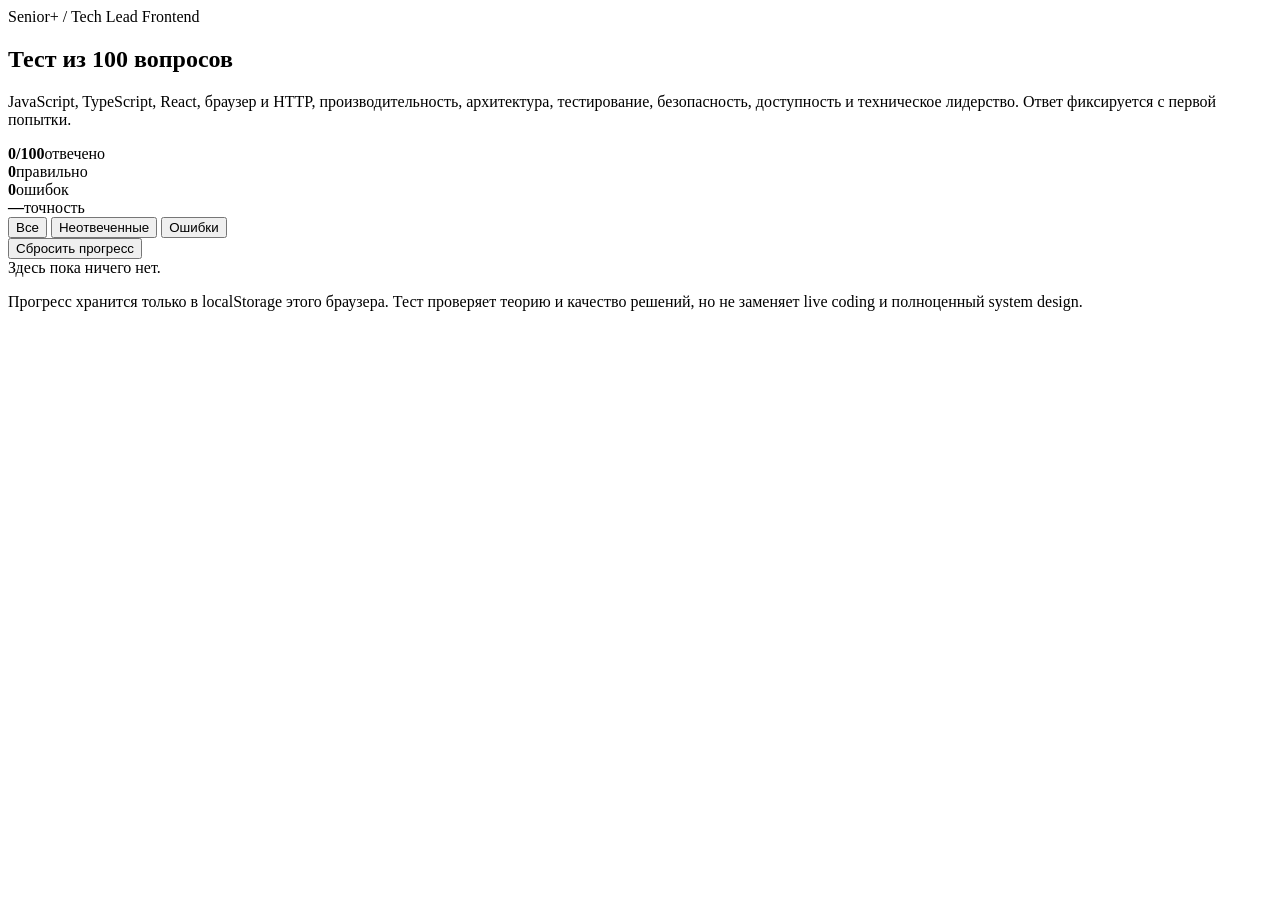
==== senior-frontend-quiz/index.html @ 08eab78c "Add Senior frontend quiz page" ====
<!doctype html>
<html lang="ru">
<head>
  <meta charset="utf-8">
  <meta name="viewport" content="width=device-width,initial-scale=1">
  <meta name="theme-color" content="#111827">
  <title>Senior+ Frontend — тест из 100 вопросов</title>
  <meta name="description" content="Интерактивный тест для подготовки Senior+ / Tech Lead Frontend: JavaScript, TypeScript, React, браузер, производительность, архитектура, безопасность и лидерство.">
  <link rel="stylesheet" href="styles.css">
</head>
<body>
  <main class="shell">
    <section class="hero">
      <span class="kicker">Senior+ / Tech Lead Frontend</span>
      <h1>Тест из 100 вопросов</h1>
      <p class="lead">JavaScript, TypeScript, React, браузер и HTTP, производительность, архитектура, тестирование, безопасность, доступность и техническое лидерство. Ответ фиксируется с первой попытки.</p>
      <div class="stats" aria-label="Статистика теста">
        <div class="stat"><b id="answeredStat">0/100</b><span>отвечено</span></div>
        <div class="stat"><b id="correctStat">0</b><span>правильно</span></div>
        <div class="stat"><b id="wrongStat">0</b><span>ошибок</span></div>
        <div class="stat"><b id="scoreStat">—</b><span>точность</span></div>
      </div>
      <div class="progress" aria-label="Прогресс"><i id="progressBar"></i></div>
    </section>

    <nav class="toolbar" aria-label="Фильтры теста">
      <div class="filters">
        <button class="chip active" type="button" data-filter="all">Все</button>
        <button class="chip" type="button" data-filter="unanswered">Неотвеченные</button>
        <button class="chip" type="button" data-filter="wrong">Ошибки</button>
      </div>
      <button class="action danger" id="resetButton" type="button">Сбросить прогресс</button>
    </nav>

    <section class="question-list" id="questionList" aria-live="polite"></section>
    <div class="empty" id="emptyState">Здесь пока ничего нет.</div>
    <p class="footer">Прогресс хранится только в localStorage этого браузера. Тест проверяет теорию и качество решений, но не заменяет live coding и полноценный system design.</p>
  </main>

  <script>window.QUIZ_QUESTIONS = [];</script>
  <script src="questions-01.js"></script>
  <script src="questions-02.js"></script>
  <script src="questions-03.js"></script>
  <script src="questions-04.js"></script>
  <script src="questions-05.js"></script>
  <script src="app.js"></script>
</body>
</html>
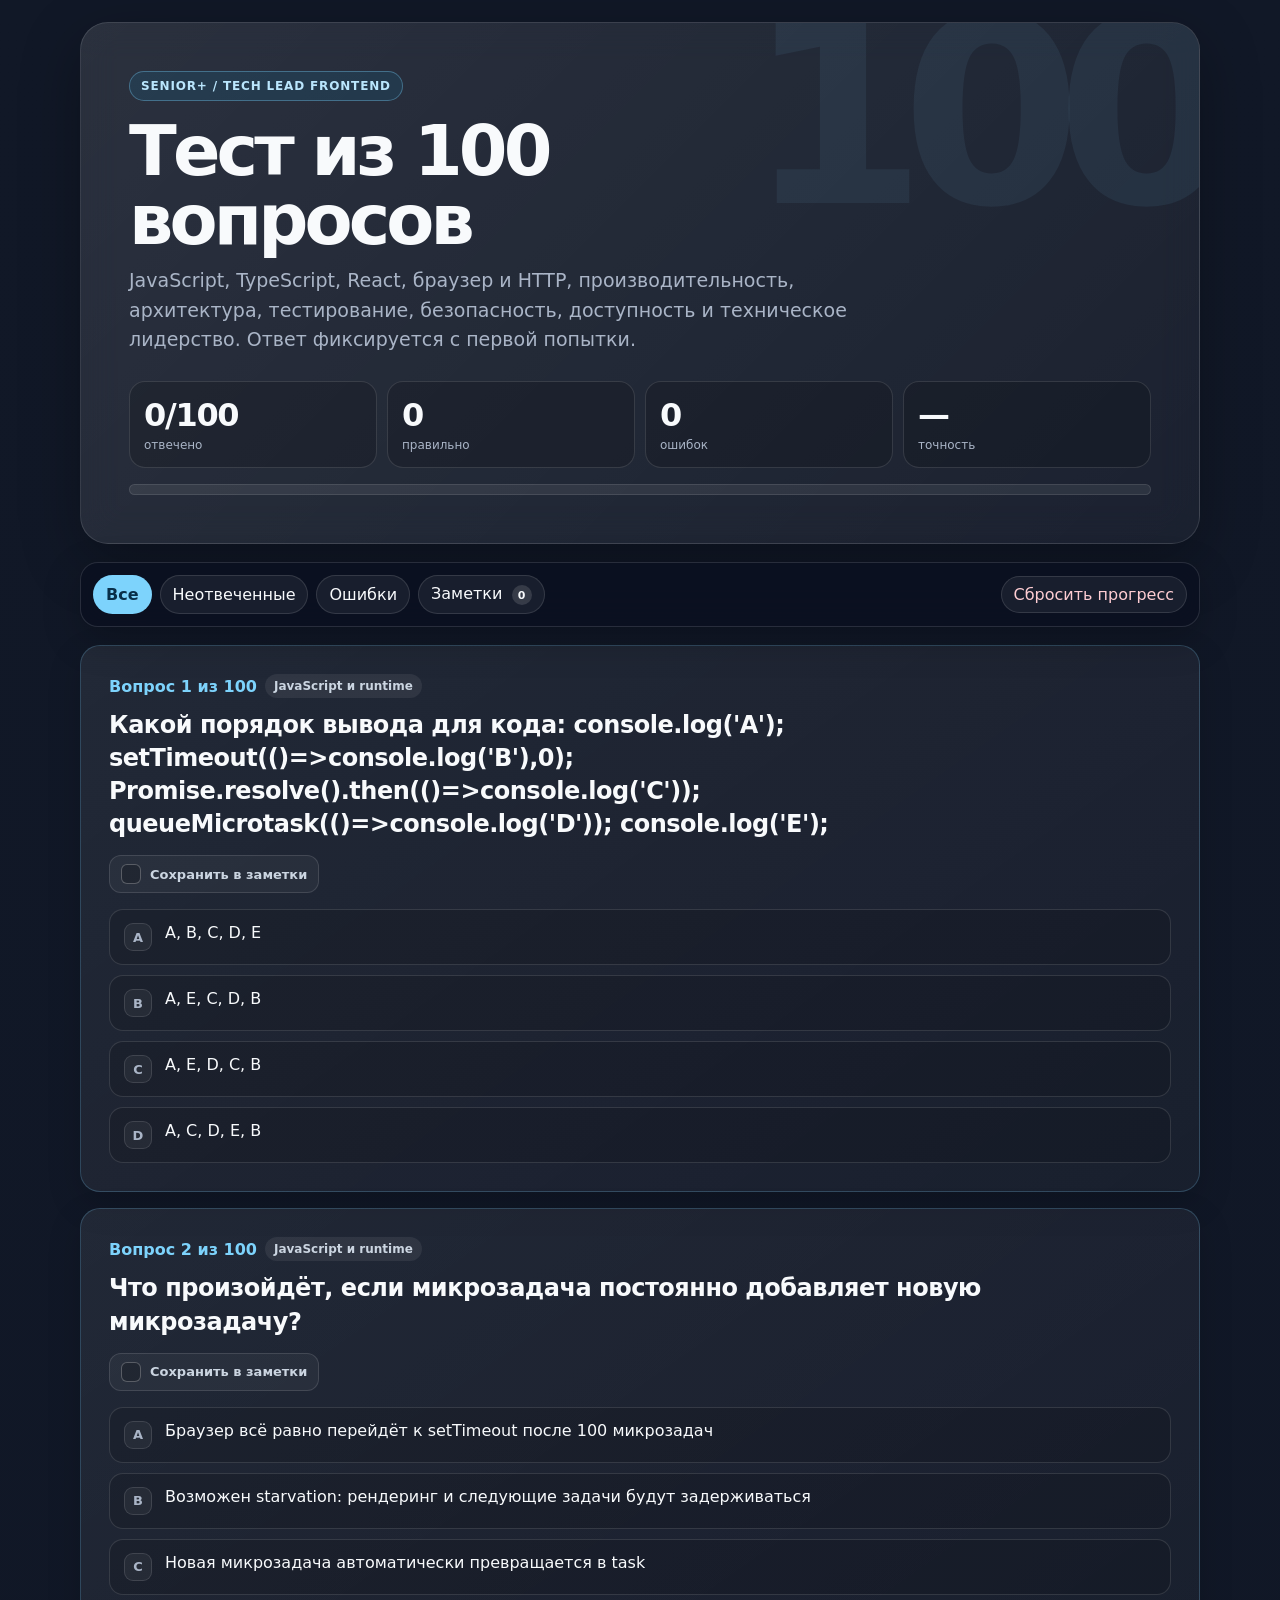
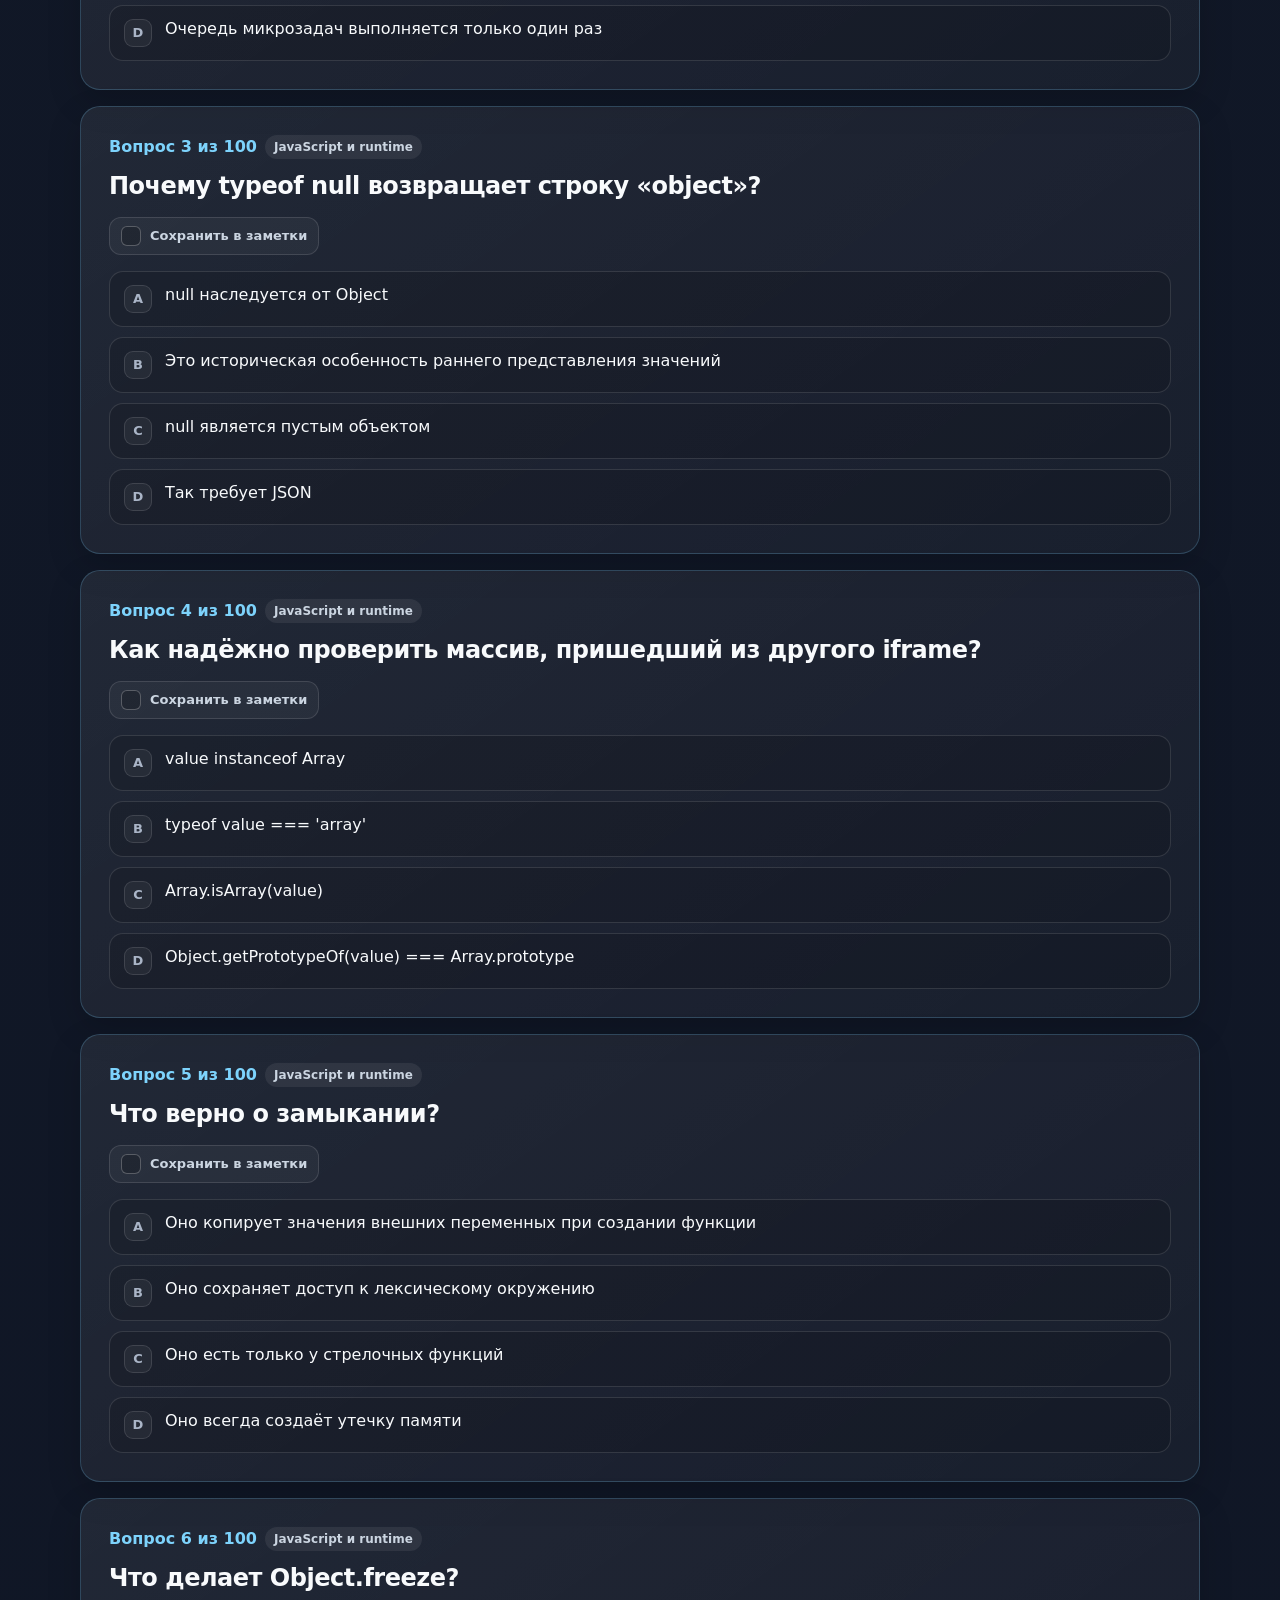
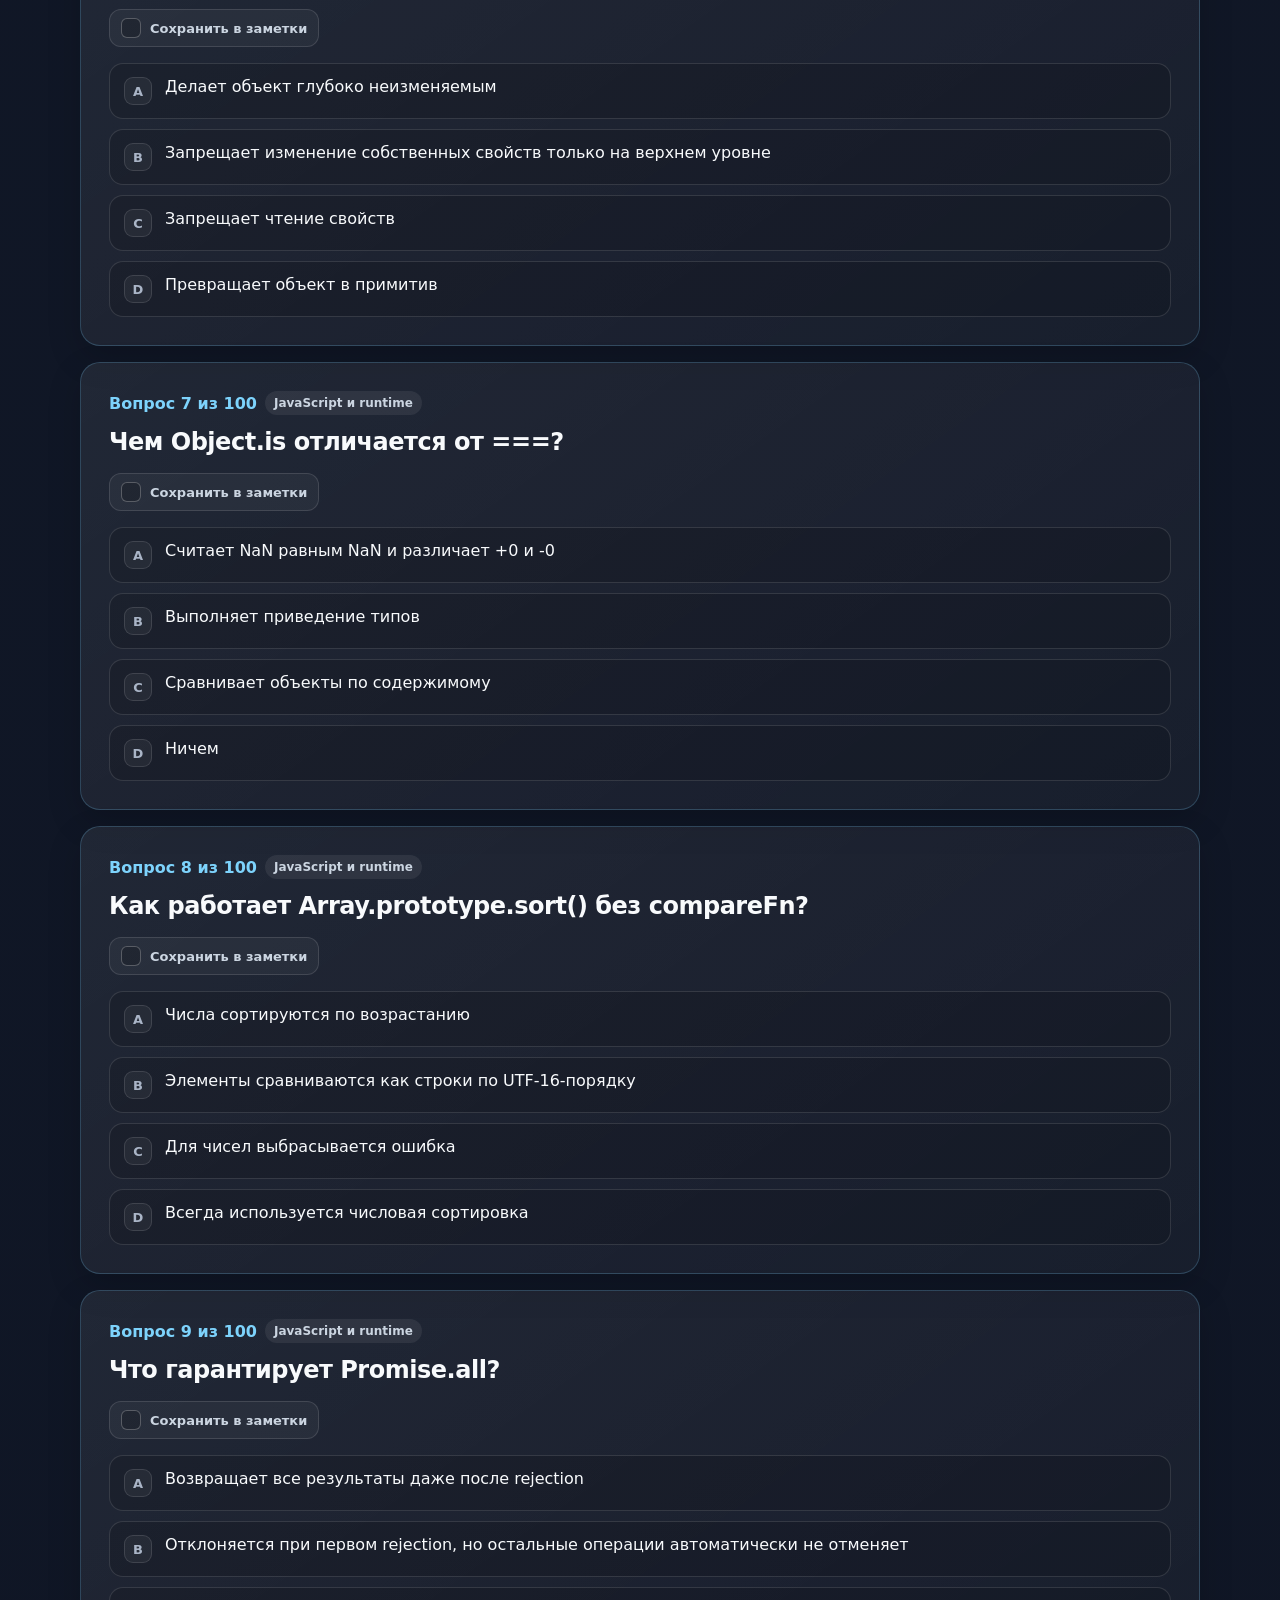
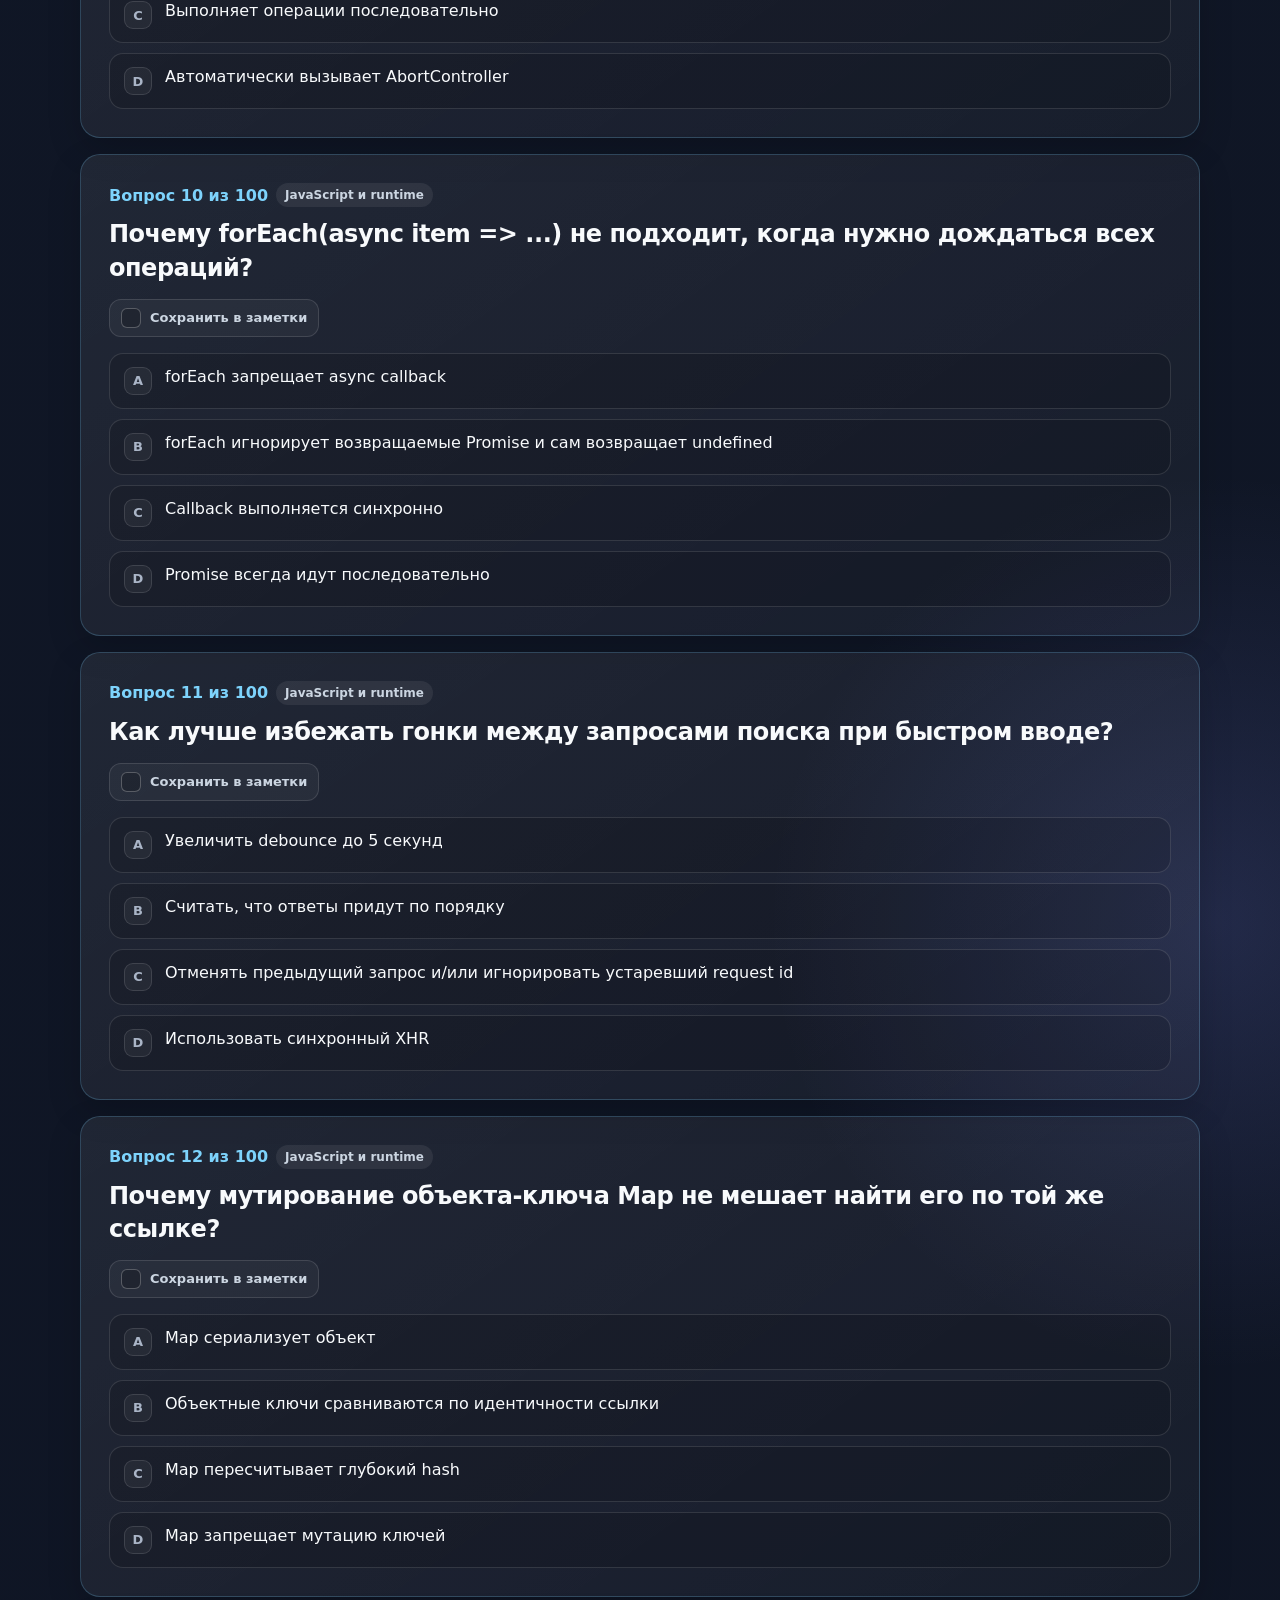
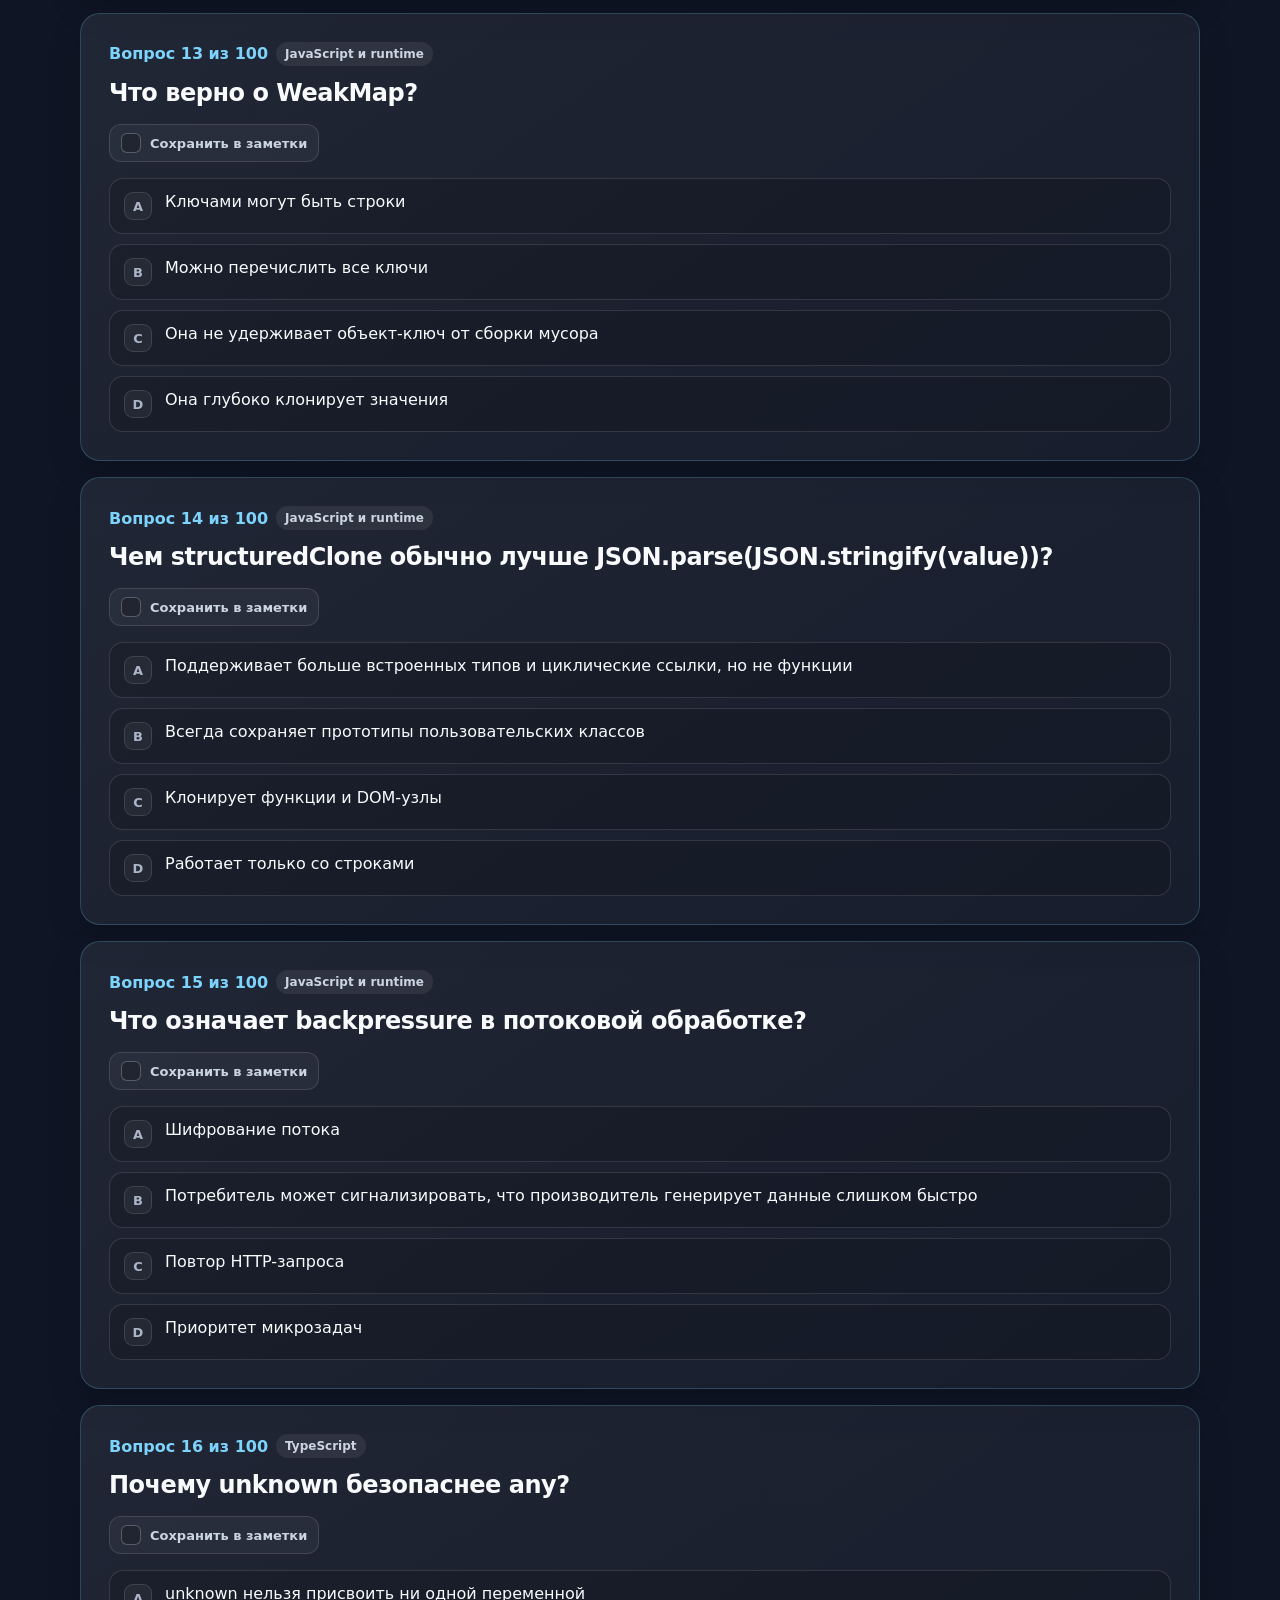
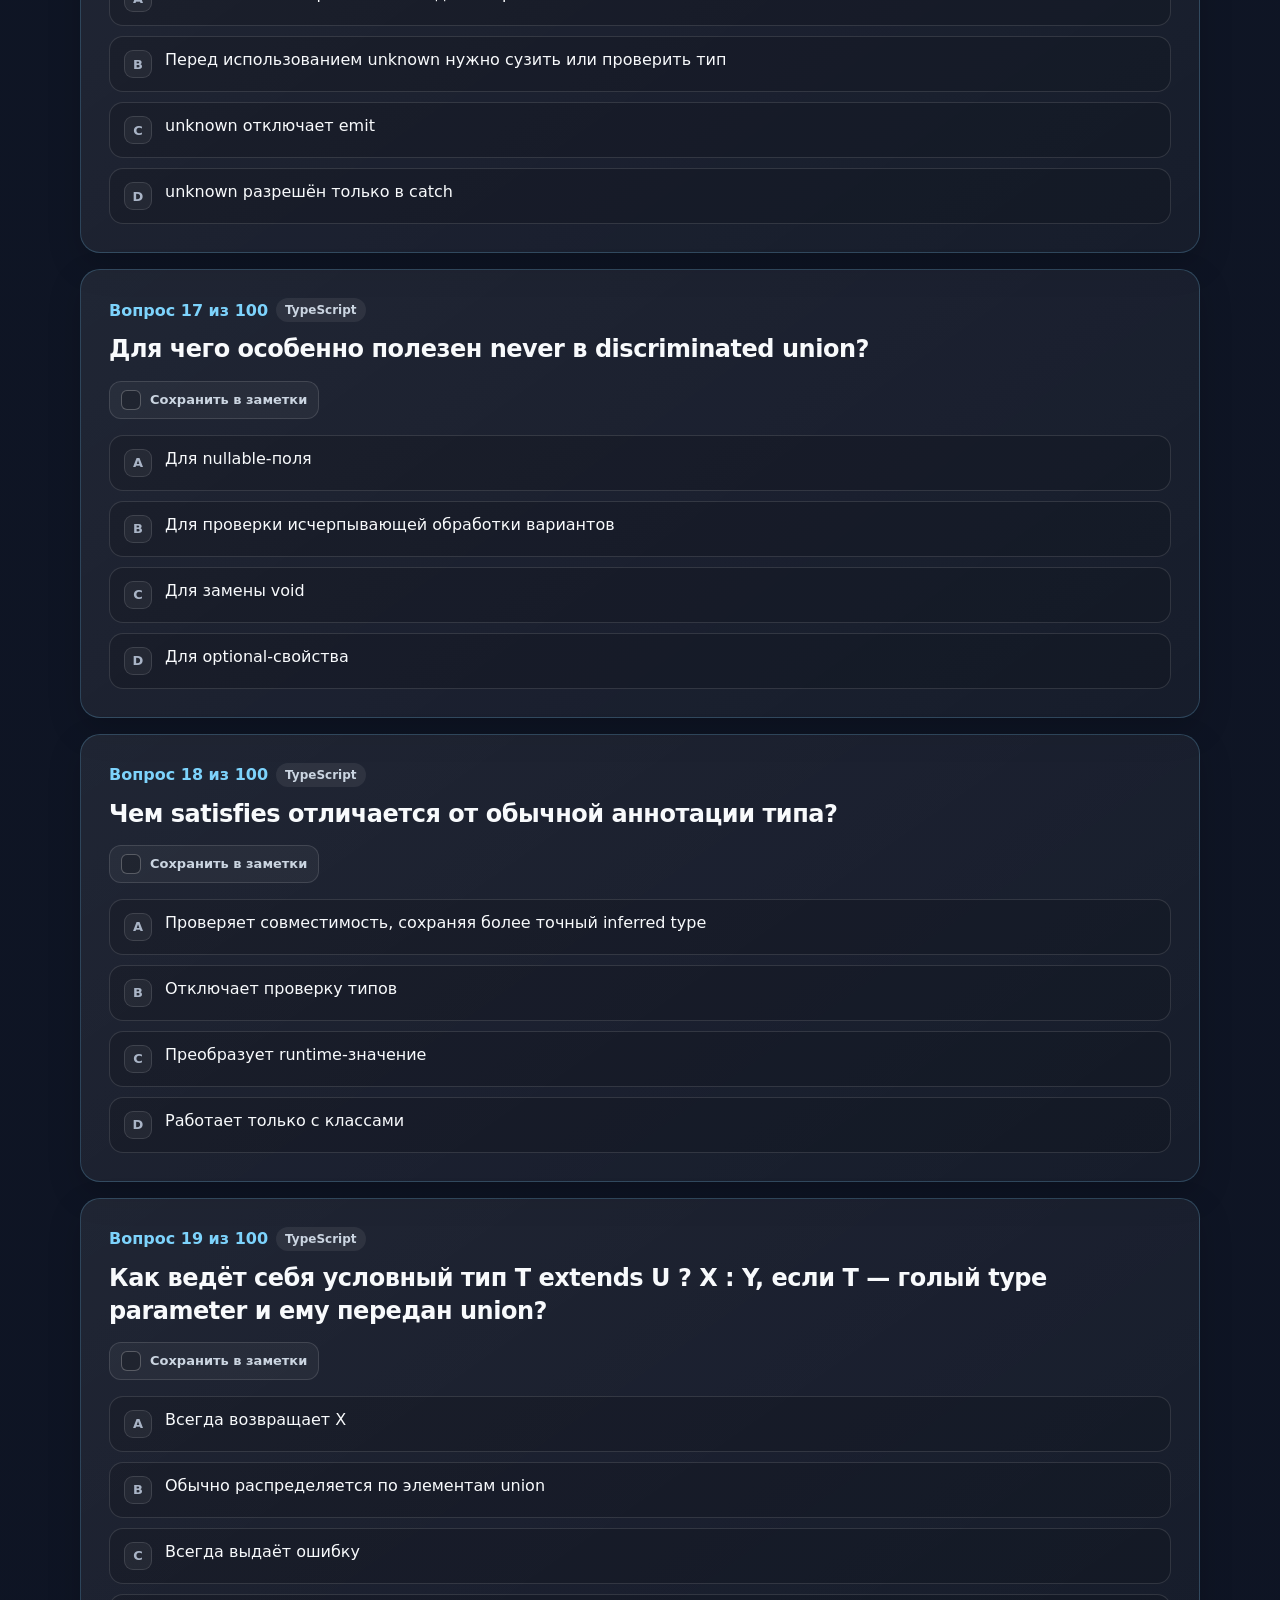
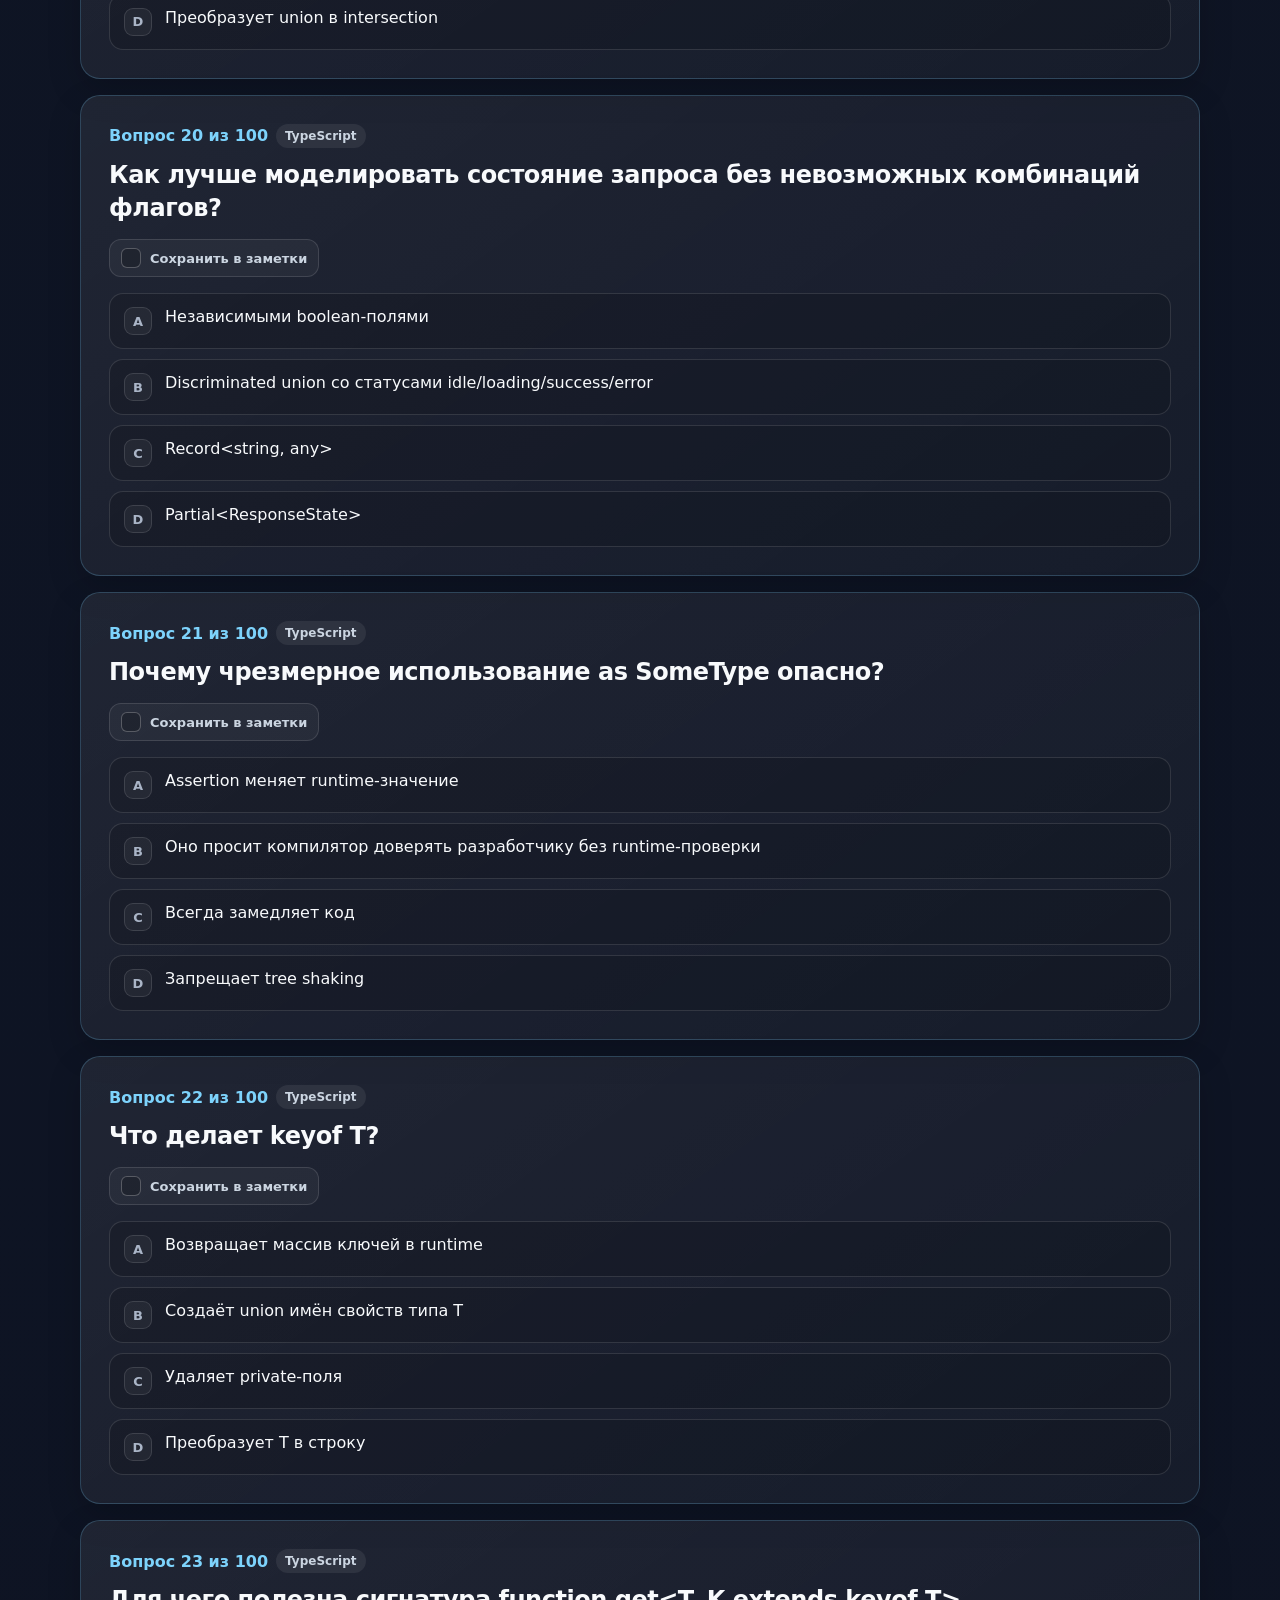
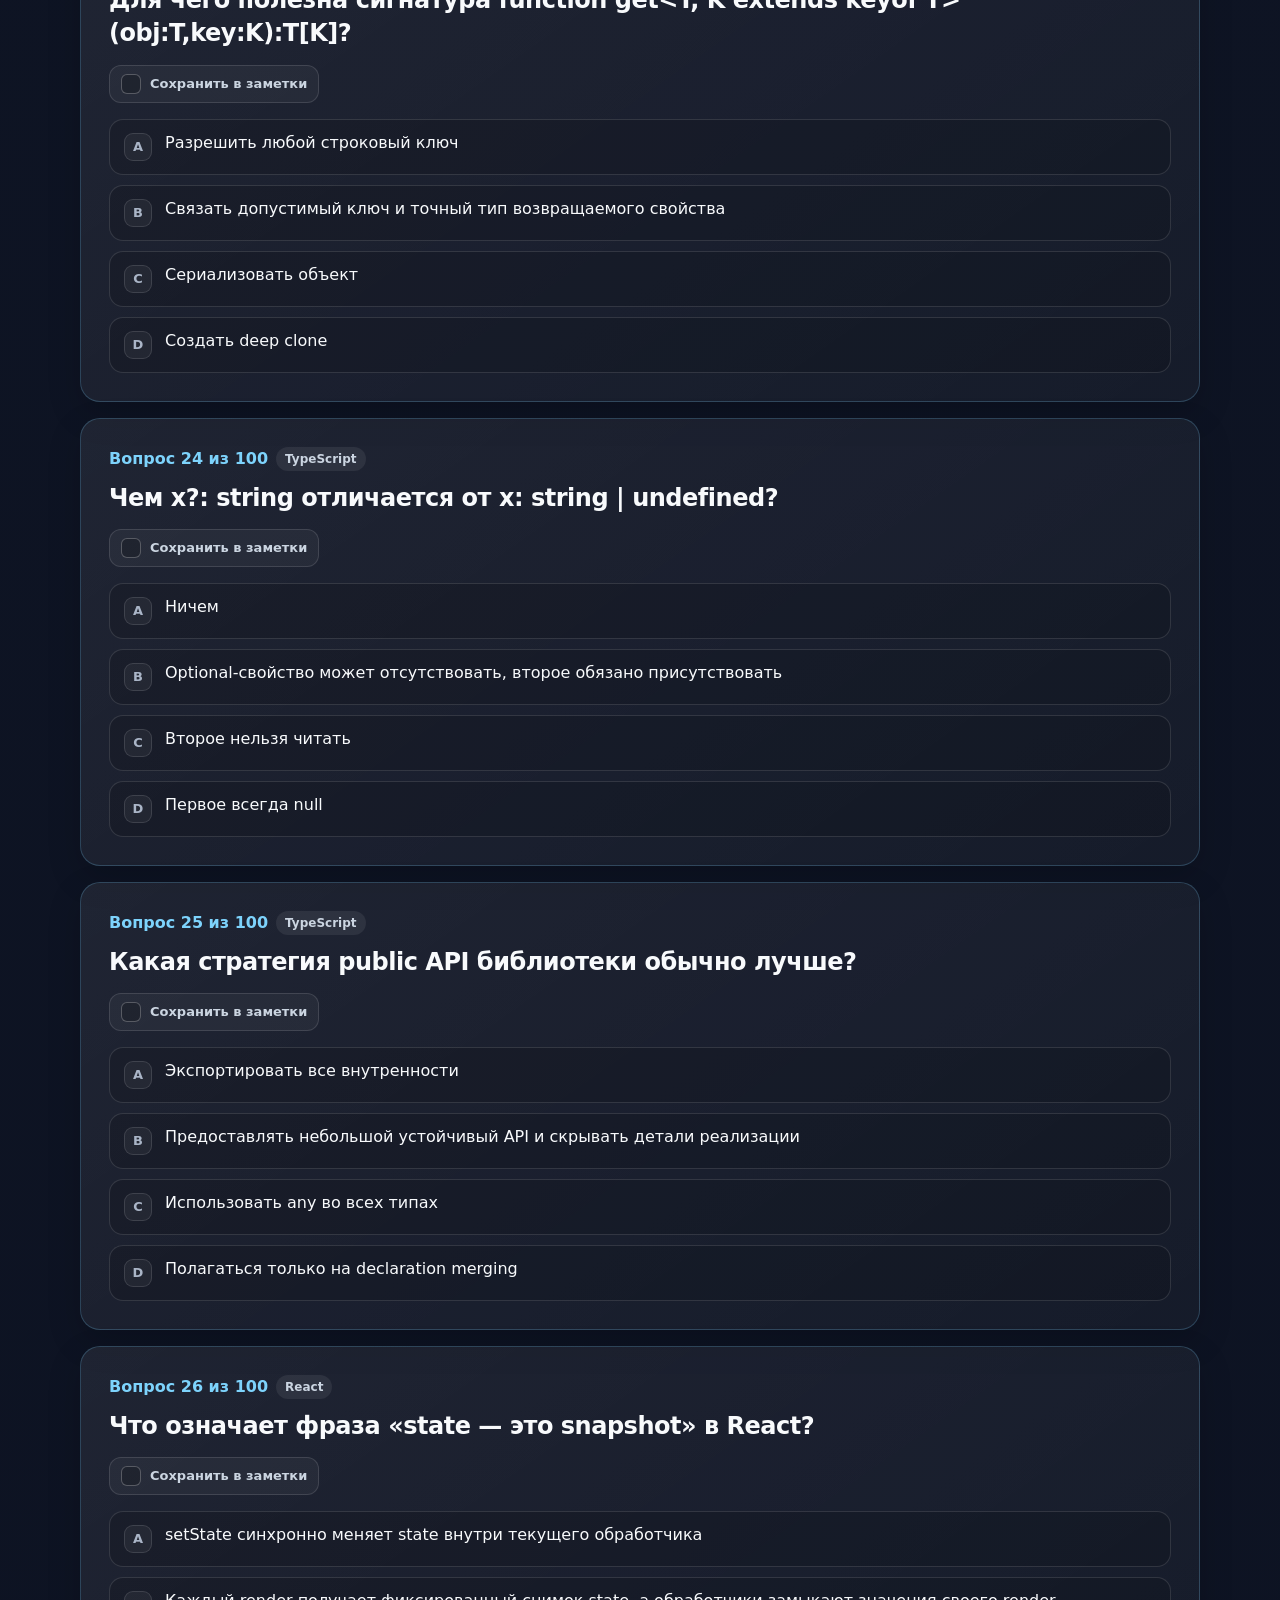
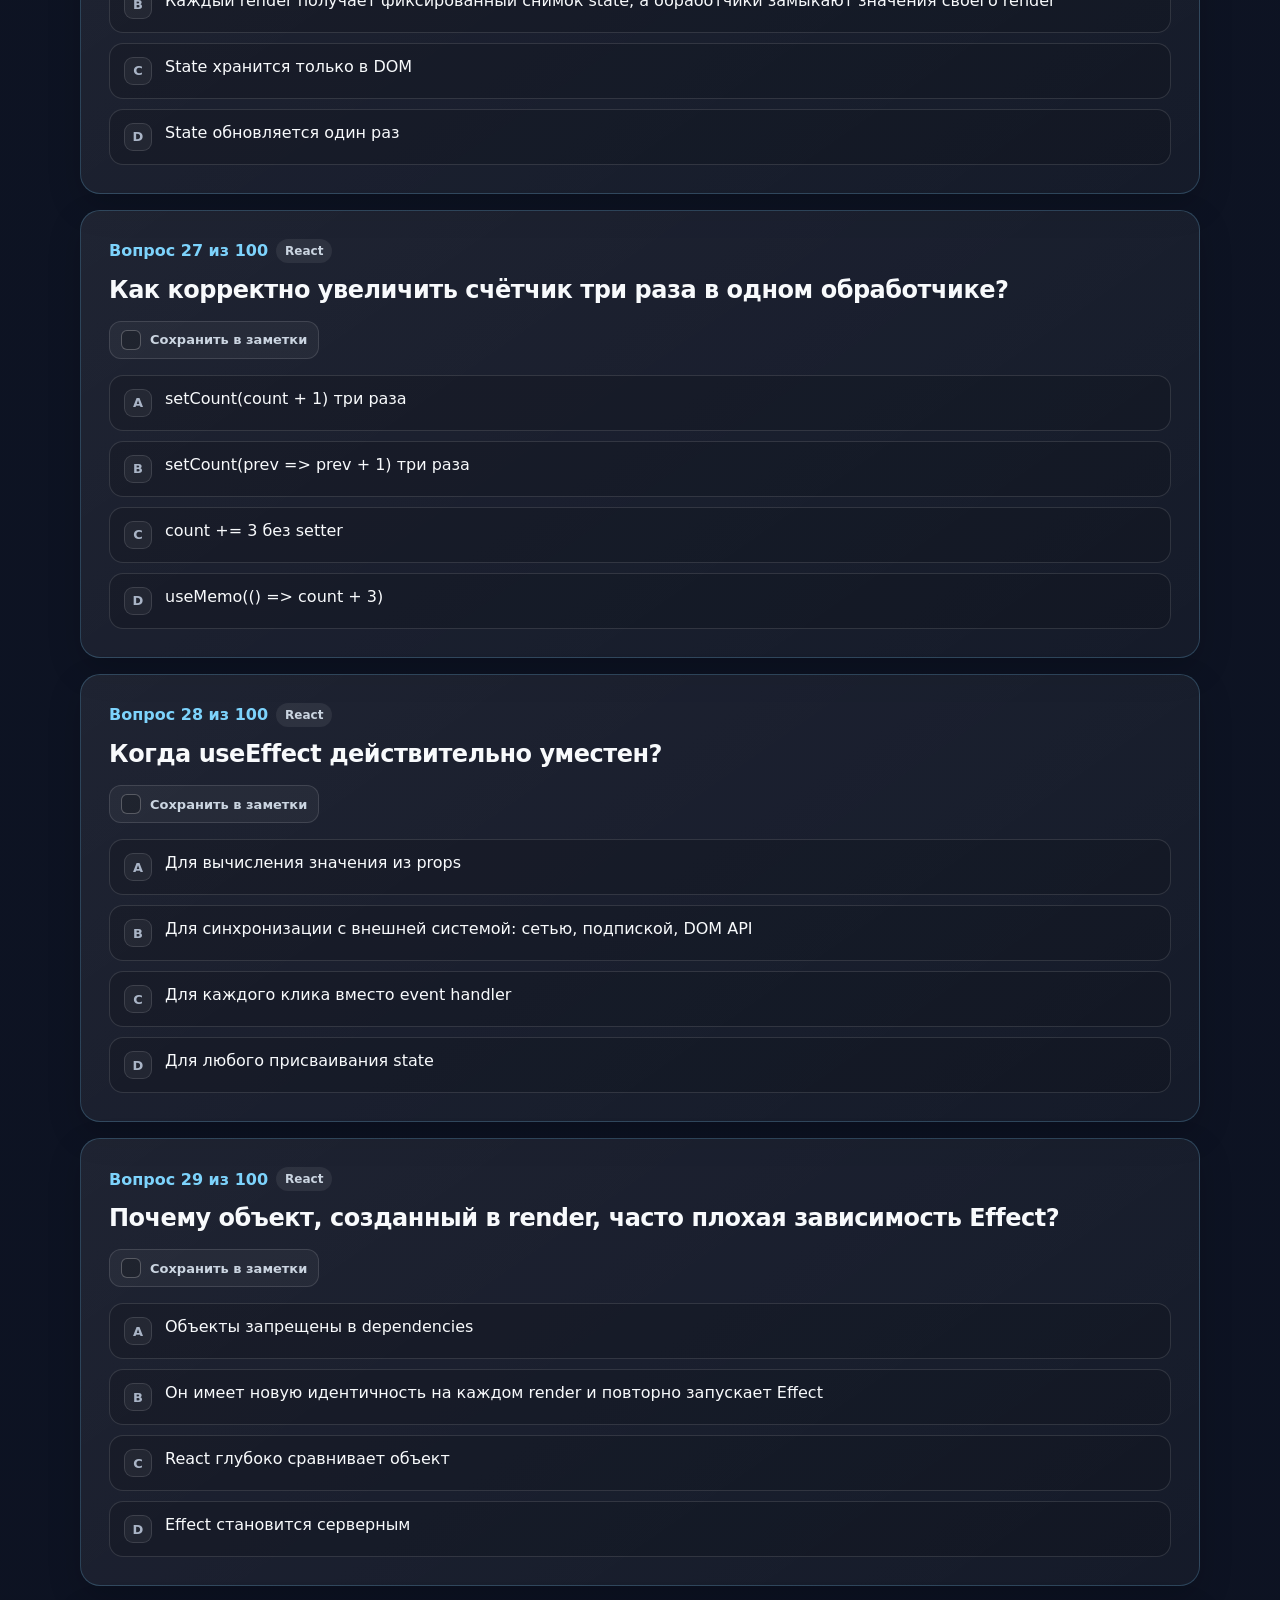
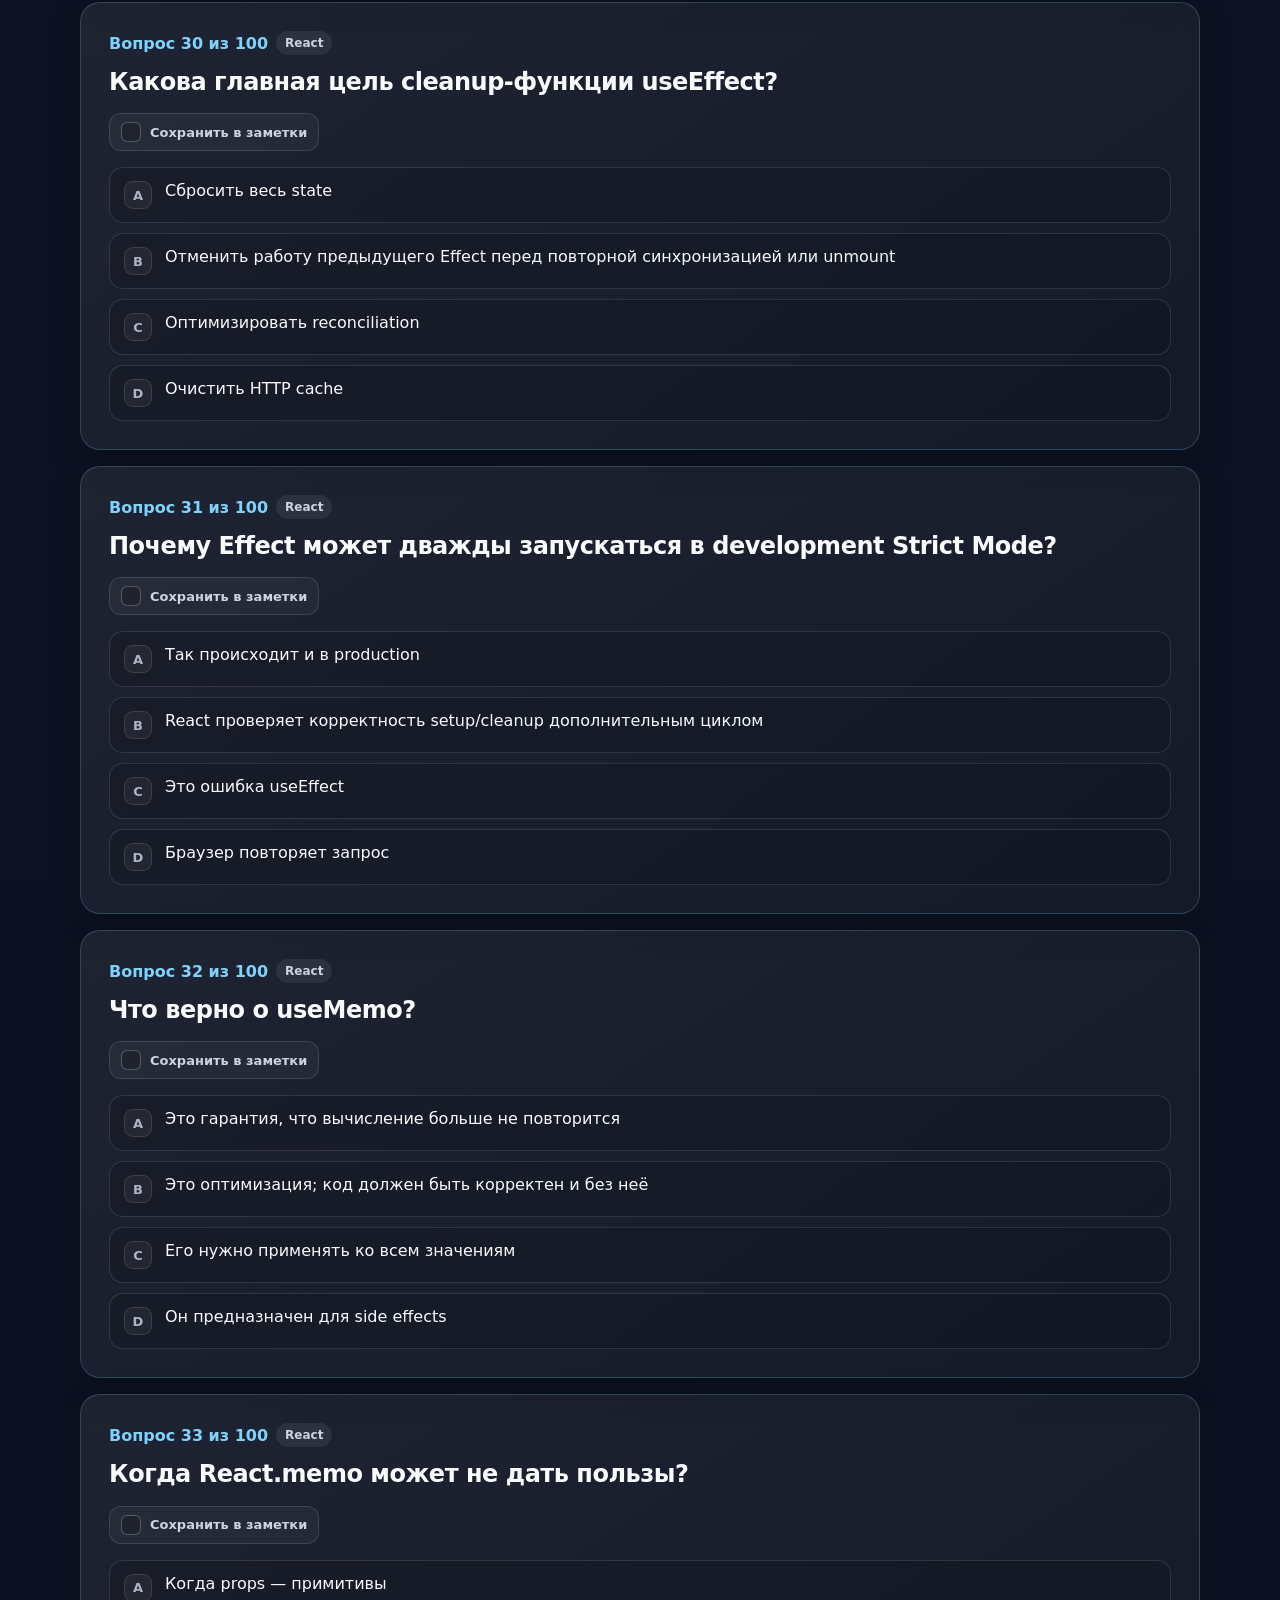
==== commit 62525de6: "Add notes controls to quiz" ====
--- a/senior-frontend-quiz/index.html
+++ b/senior-frontend-quiz/index.html
@@ -7,6 +7,68 @@
   <title>Senior+ Frontend — тест из 100 вопросов</title>
   <meta name="description" content="Интерактивный тест для подготовки Senior+ / Tech Lead Frontend: JavaScript, TypeScript, React, браузер, производительность, архитектура, безопасность и лидерство.">
   <link rel="stylesheet" href="styles.css">
+  <style>
+    .note-toggle {
+      display: inline-flex;
+      align-items: center;
+      gap: 9px;
+      margin: -3px 0 16px;
+      padding: 8px 11px;
+      border: 1px solid rgba(255,255,255,.12);
+      border-radius: 12px;
+      color: #cbd5e1;
+      background: rgba(255,255,255,.045);
+      cursor: pointer;
+      font-size: 13px;
+      font-weight: 750;
+      user-select: none;
+    }
+    .note-toggle:hover { border-color: rgba(125,211,252,.48); }
+    .note-checkbox {
+      position: absolute;
+      width: 1px;
+      height: 1px;
+      overflow: hidden;
+      clip: rect(0 0 0 0);
+      clip-path: inset(50%);
+      white-space: nowrap;
+    }
+    .note-box {
+      display: grid;
+      place-items: center;
+      width: 20px;
+      height: 20px;
+      border: 1px solid rgba(255,255,255,.25);
+      border-radius: 6px;
+      color: transparent;
+      background: rgba(0,0,0,.18);
+      transition: .15s ease;
+    }
+    .note-checkbox:checked + .note-box {
+      border-color: transparent;
+      color: #082f49;
+      background: #7dd3fc;
+      font-weight: 950;
+    }
+    .note-checkbox:focus-visible + .note-box {
+      outline: 3px solid rgba(125,211,252,.45);
+      outline-offset: 2px;
+    }
+    .question.noted { box-shadow: inset 3px 0 0 rgba(125,211,252,.7), 0 12px 34px rgba(0,0,0,.16); }
+    .chip-count {
+      display: inline-grid;
+      min-width: 20px;
+      height: 20px;
+      margin-left: 4px;
+      place-items: center;
+      padding: 0 5px;
+      border-radius: 999px;
+      background: rgba(255,255,255,.13);
+      font-size: 11px;
+      font-weight: 900;
+    }
+    .chip.active .chip-count { background: rgba(8,47,73,.15); }
+  </style>
 </head>
 <body>
   <main class="shell">
@@ -28,13 +90,14 @@
         <button class="chip active" type="button" data-filter="all">Все</button>
         <button class="chip" type="button" data-filter="unanswered">Неотвеченные</button>
         <button class="chip" type="button" data-filter="wrong">Ошибки</button>
+        <button class="chip" type="button" data-filter="notes">Заметки <span class="chip-count" id="notesCount">0</span></button>
       </div>
       <button class="action danger" id="resetButton" type="button">Сбросить прогресс</button>
     </nav>
 
     <section class="question-list" id="questionList" aria-live="polite"></section>
     <div class="empty" id="emptyState">Здесь пока ничего нет.</div>
-    <p class="footer">Прогресс хранится только в localStorage этого браузера. Тест проверяет теорию и качество решений, но не заменяет live coding и полноценный system design.</p>
+    <p class="footer">Ответы и заметки хранятся только в localStorage этого браузера. Сброс прогресса удаляет ответы, но сохраняет отмеченные вопросы.</p>
   </main>
 
   <script>window.QUIZ_QUESTIONS = [];</script>
--- a/senior-frontend-quiz/styles.css
+++ b/senior-frontend-quiz/styles.css
@@ -0,0 +1,247 @@
+:root {
+  color-scheme: light dark;
+  --bg: #0b1020;
+  --bg-soft: #111827;
+  --card: rgba(17,24,39,.88);
+  --card-strong: #151d30;
+  --text: #f8fafc;
+  --muted: #aab5c7;
+  --line: rgba(255,255,255,.12);
+  --accent: #7dd3fc;
+  --accent-strong: #38bdf8;
+  --good: #4ade80;
+  --good-bg: rgba(34,197,94,.14);
+  --bad: #fb7185;
+  --bad-bg: rgba(244,63,94,.14);
+  --warn: #fbbf24;
+  --shadow: 0 18px 60px rgba(0,0,0,.28);
+  --radius: 20px;
+  font-family: Inter, ui-sans-serif, system-ui, -apple-system, BlinkMacSystemFont, "Segoe UI", sans-serif;
+}
+* { box-sizing: border-box; }
+html { scroll-behavior: smooth; scroll-padding-top: 104px; }
+body {
+  margin: 0;
+  min-height: 100dvh;
+  color: var(--text);
+  background:
+    radial-gradient(circle at 10% -10%, rgba(56,189,248,.21), transparent 32rem),
+    radial-gradient(circle at 95% 12%, rgba(129,140,248,.17), transparent 28rem),
+    linear-gradient(180deg, #111827 0%, var(--bg) 45%, #070b15 100%);
+  -webkit-font-smoothing: antialiased;
+}
+button, select { font: inherit; }
+button { color: inherit; }
+.shell { width: min(1120px, calc(100% - 28px)); margin: 0 auto; padding: 22px 0 60px; }
+.hero {
+  position: relative;
+  overflow: hidden;
+  padding: clamp(24px, 5vw, 48px);
+  border: 1px solid var(--line);
+  border-radius: 28px;
+  background: linear-gradient(135deg, rgba(255,255,255,.11), rgba(255,255,255,.045));
+  box-shadow: var(--shadow);
+  backdrop-filter: blur(18px);
+}
+.hero::after {
+  content: "100";
+  position: absolute;
+  right: -12px;
+  top: -40px;
+  font-size: clamp(130px, 24vw, 260px);
+  font-weight: 900;
+  line-height: 1;
+  color: rgba(125,211,252,.07);
+  letter-spacing: -.1em;
+  pointer-events: none;
+}
+.kicker {
+  display: inline-flex;
+  padding: 7px 11px;
+  border: 1px solid rgba(125,211,252,.35);
+  border-radius: 999px;
+  color: #bae6fd;
+  background: rgba(14,165,233,.1);
+  font-size: 12px;
+  font-weight: 800;
+  letter-spacing: .07em;
+  text-transform: uppercase;
+}
+h1 {
+  position: relative;
+  max-width: 780px;
+  margin: 16px 0 12px;
+  font-size: clamp(34px, 7vw, 70px);
+  line-height: .98;
+  letter-spacing: -.055em;
+}
+.lead { position: relative; max-width: 760px; margin: 0; color: var(--muted); font-size: clamp(15px, 2.3vw, 19px); line-height: 1.55; }
+.stats {
+  position: relative;
+  display: grid;
+  grid-template-columns: repeat(4, minmax(0, 1fr));
+  gap: 10px;
+  margin-top: 26px;
+}
+.stat {
+  padding: 14px;
+  border: 1px solid var(--line);
+  border-radius: 16px;
+  background: rgba(0,0,0,.16);
+}
+.stat b { display: block; font-size: clamp(22px, 4vw, 32px); letter-spacing: -.04em; }
+.stat span { color: var(--muted); font-size: 12px; }
+.progress {
+  position: relative;
+  height: 11px;
+  margin-top: 16px;
+  border: 1px solid rgba(255,255,255,.1);
+  border-radius: 999px;
+  overflow: hidden;
+  background: rgba(255,255,255,.08);
+}
+.progress > i {
+  display: block;
+  width: 0;
+  height: 100%;
+  border-radius: inherit;
+  background: linear-gradient(90deg, var(--accent-strong), #818cf8, var(--good));
+  transition: width .25s ease;
+}
+.toolbar {
+  position: sticky;
+  top: 0;
+  z-index: 20;
+  display: flex;
+  flex-wrap: wrap;
+  gap: 10px;
+  align-items: center;
+  justify-content: space-between;
+  margin: 18px 0;
+  padding: 12px;
+  border: 1px solid var(--line);
+  border-radius: 18px;
+  background: rgba(11,16,32,.88);
+  box-shadow: 0 12px 38px rgba(0,0,0,.22);
+  backdrop-filter: blur(18px);
+}
+.filters { display: flex; flex-wrap: wrap; gap: 8px; }
+.chip, .action {
+  border: 1px solid var(--line);
+  border-radius: 999px;
+  background: rgba(255,255,255,.06);
+  padding: 8px 12px;
+  cursor: pointer;
+  transition: .16s ease;
+}
+.chip:hover, .action:hover { border-color: rgba(125,211,252,.55); transform: translateY(-1px); }
+.chip.active { color: #082f49; border-color: transparent; background: var(--accent); font-weight: 800; }
+.action.danger { color: #fecdd3; }
+.question-list { display: grid; gap: 16px; }
+.question {
+  scroll-margin-top: 106px;
+  padding: clamp(18px, 3vw, 28px);
+  border: 1px solid var(--line);
+  border-radius: var(--radius);
+  background: linear-gradient(145deg, rgba(255,255,255,.075), rgba(255,255,255,.035));
+  box-shadow: 0 12px 34px rgba(0,0,0,.16);
+}
+.question.unanswered { border-color: rgba(125,211,252,.22); }
+.question.correct { border-color: rgba(74,222,128,.36); }
+.question.wrong { border-color: rgba(251,113,133,.42); }
+.meta { display: flex; flex-wrap: wrap; gap: 8px; align-items: center; margin-bottom: 11px; }
+.number { color: var(--accent); font-weight: 900; }
+.category {
+  padding: 5px 9px;
+  border-radius: 999px;
+  color: #cbd5e1;
+  background: rgba(255,255,255,.07);
+  font-size: 12px;
+  font-weight: 700;
+}
+h2 { margin: 0 0 17px; font-size: clamp(18px, 3vw, 24px); line-height: 1.38; letter-spacing: -.02em; }
+code {
+  padding: .08em .35em;
+  border: 1px solid rgba(255,255,255,.11);
+  border-radius: 6px;
+  background: rgba(0,0,0,.25);
+  color: #dbeafe;
+  font-family: "SFMono-Regular", Consolas, "Liberation Mono", monospace;
+  font-size: .9em;
+}
+.options { display: grid; gap: 10px; }
+.option {
+  display: grid;
+  grid-template-columns: 30px minmax(0, 1fr);
+  gap: 11px;
+  align-items: start;
+  width: 100%;
+  border: 1px solid var(--line);
+  border-radius: 14px;
+  background: rgba(0,0,0,.13);
+  padding: 13px 14px;
+  text-align: left;
+  cursor: pointer;
+  transition: .15s ease;
+}
+.option:not(:disabled):hover { border-color: rgba(125,211,252,.55); background: rgba(56,189,248,.08); transform: translateY(-1px); }
+.option:focus-visible, .chip:focus-visible, .action:focus-visible, summary:focus-visible { outline: 3px solid rgba(125,211,252,.45); outline-offset: 2px; }
+.option:disabled { cursor: default; opacity: 1; }
+.letter {
+  display: grid;
+  place-items: center;
+  width: 28px;
+  height: 28px;
+  border: 1px solid var(--line);
+  border-radius: 9px;
+  color: var(--muted);
+  background: rgba(255,255,255,.05);
+  font-weight: 900;
+  font-size: 13px;
+}
+.option.good { border-color: rgba(74,222,128,.56); background: var(--good-bg); }
+.option.good .letter { border-color: rgba(74,222,128,.65); color: #dcfce7; background: rgba(34,197,94,.22); }
+.option.bad { border-color: rgba(251,113,133,.6); background: var(--bad-bg); }
+.option.bad .letter { border-color: rgba(251,113,133,.7); color: #ffe4e6; background: rgba(244,63,94,.22); }
+.feedback {
+  display: none;
+  margin-top: 14px;
+  padding: 12px 14px;
+  border-radius: 13px;
+  font-weight: 800;
+  line-height: 1.35;
+}
+.feedback.show { display: block; }
+.feedback.good { color: #dcfce7; background: var(--good-bg); }
+.feedback.bad { color: #ffe4e6; background: var(--bad-bg); }
+details {
+  display: none;
+  margin-top: 12px;
+  border: 1px solid var(--line);
+  border-radius: 13px;
+  background: rgba(0,0,0,.13);
+  overflow: hidden;
+}
+details.available { display: block; }
+summary { padding: 12px 14px; cursor: pointer; font-weight: 800; color: #dbeafe; }
+.explanation { padding: 0 14px 14px; color: #cbd5e1; line-height: 1.58; }
+.empty { display: none; padding: 36px; text-align: center; color: var(--muted); }
+.footer { margin-top: 24px; color: #7f8ba0; text-align: center; font-size: 13px; line-height: 1.5; }
+@media (max-width: 760px) {
+  .stats { grid-template-columns: 1fr 1fr; }
+  .toolbar { position: static; }
+  html { scroll-padding-top: 12px; }
+  .question { scroll-margin-top: 12px; }
+}
+@media (max-width: 420px) {
+  .shell { width: min(100% - 18px, 1120px); padding-top: 9px; }
+  .hero { border-radius: 22px; }
+  .stats { gap: 7px; }
+  .stat { padding: 11px; }
+  .option { grid-template-columns: 26px minmax(0, 1fr); padding: 12px; }
+  .letter { width: 25px; height: 25px; }
+}
+@media (prefers-reduced-motion: reduce) {
+  html { scroll-behavior: auto; }
+  *, *::before, *::after { transition: none !important; }
+}
